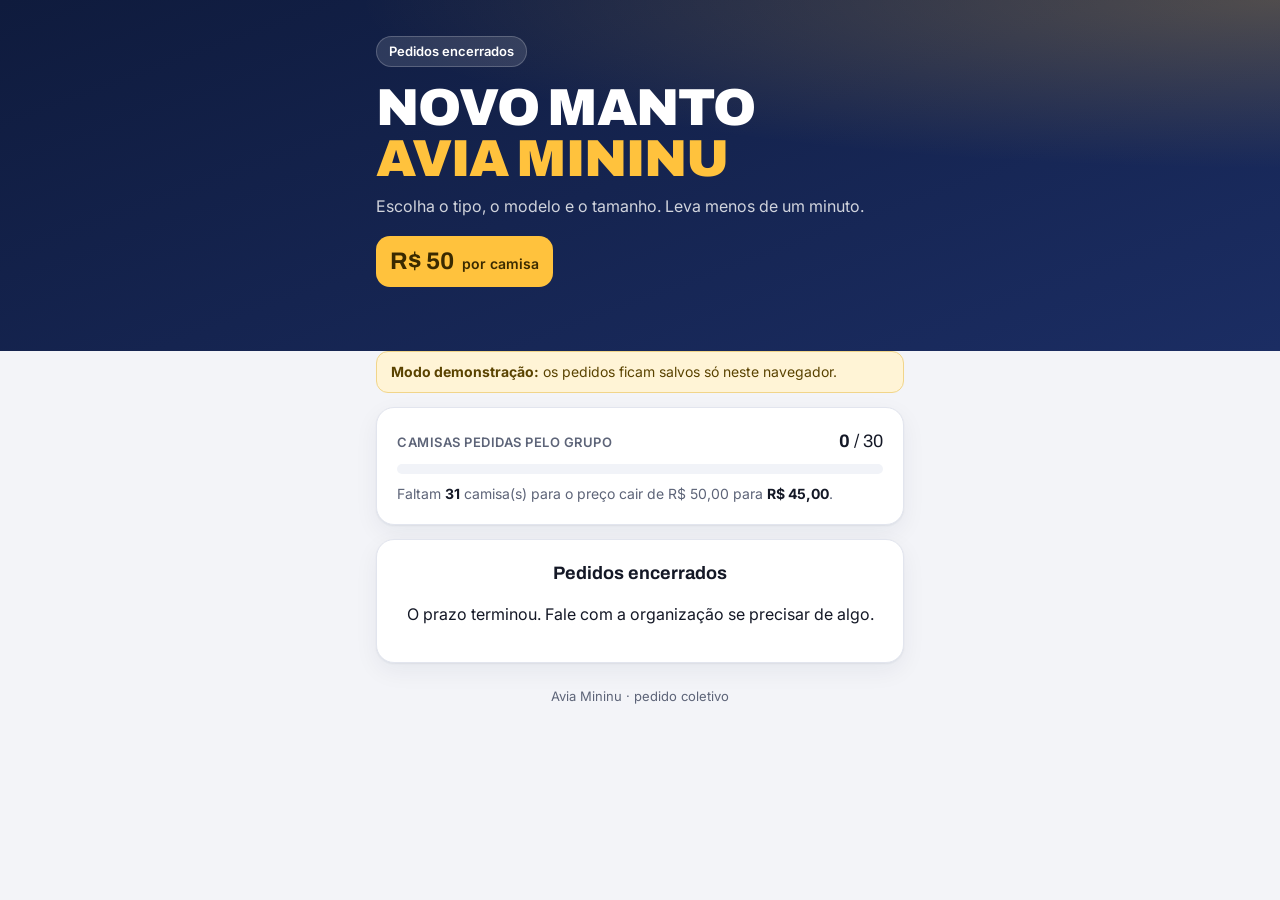
==== index.html @ 24689e02 "Site de pedido de camisas Avia Mininu com integração ao Google Sheets Página única mobile-first para" ====
<!doctype html>
<html lang="pt-BR">
<head>
  <meta charset="utf-8" />
  <meta name="viewport" content="width=device-width, initial-scale=1, viewport-fit=cover" />
  <title>Novo Manto Avia Mininu</title>
  <meta name="description" content="Faça seu pedido do novo manto Avia Mininu." />
  <meta name="theme-color" content="#0f1b3d" />
  <link rel="icon" href="data:image/svg+xml,%3Csvg xmlns='http://www.w3.org/2000/svg' viewBox='0 0 64 64'%3E%3Cpath fill='%23ffc23d' d='M22 8 12 12 4 24l8 6 4-4v30h32V26l4 4 8-6-8-12-10-4c-2 4-6 6-10 6s-8-2-10-6z'/%3E%3C/svg%3E" />
  <link rel="preconnect" href="https://fonts.googleapis.com" />
  <link rel="preconnect" href="https://fonts.gstatic.com" crossorigin />
  <link href="https://fonts.googleapis.com/css2?family=Archivo:wght@500;700;900&family=Inter:wght@400;500;600;700&display=swap" rel="stylesheet" />
  <link rel="stylesheet" href="styles.css" />
</head>
<body>
  <header class="hero">
    <div class="wrap">
      <span class="badge" id="prazo-badge">Pedidos abertos</span>
      <h1 id="titulo">Novo Manto<br /><span>Avia Mininu</span></h1>
      <p class="hero-sub">Escolha o tipo, o modelo e o tamanho. Leva menos de um minuto.</p>
      <div class="price-pill">
        <strong id="preco-atual">R$ 50</strong>
        <span>por camisa</span>
      </div>
    </div>
  </header>

  <main class="wrap">
    <div class="demo-banner" id="demo-banner" hidden>
      <strong>Modo demonstração:</strong> os pedidos ficam salvos só neste navegador.
    </div>

    <!-- Progresso do desconto -->
    <section class="card progress-card" aria-live="polite">
      <div class="progress-head">
        <span class="label">Camisas pedidas pelo grupo</span>
        <span class="count"><b id="total-grupo">0</b> / <span id="meta">30</span></span>
      </div>
      <div class="bar"><div class="bar-fill" id="bar-fill"></div></div>
      <p class="progress-msg" id="progress-msg">Carregando…</p>
    </section>

    <!-- Pedido fechado -->
    <section class="card closed" id="closed" hidden>
      <h2>Pedidos encerrados</h2>
      <p>O prazo terminou. Fale com a organização se precisar de algo.</p>
    </section>

    <form id="form" novalidate>
      <!-- Montar item -->
      <section class="card">
        <h2><span class="step">1</span> Tipo</h2>
        <div class="tipo-grid" id="tipos" role="radiogroup" aria-label="Tipo de camisa"></div>

        <h2><span class="step">2</span> Modelo</h2>
        <div class="segmented" id="modelos" role="radiogroup" aria-label="Modelo"></div>

        <h2><span class="step">3</span> Tamanho</h2>
        <div class="chips" id="tamanhos" role="radiogroup" aria-label="Tamanho"></div>

        <div class="add-row">
          <div class="stepper" aria-label="Quantidade">
            <button type="button" id="qtd-menos" aria-label="Diminuir">−</button>
            <output id="qtd">1</output>
            <button type="button" id="qtd-mais" aria-label="Aumentar">+</button>
          </div>
          <button type="button" class="btn btn-secondary" id="add">Adicionar ao pedido</button>
        </div>
        <p class="hint" id="add-hint"></p>
      </section>

      <!-- Carrinho -->
      <section class="card" id="carrinho-card">
        <h2><span class="step">4</span> Seu pedido</h2>
        <ul class="cart" id="cart"></ul>
        <p class="empty" id="cart-empty">Nenhuma camisa adicionada ainda.</p>
        <div class="cart-total" id="cart-total" hidden>
          <span><b id="total-qtd">0</b> camisa(s)</span>
          <strong id="total-valor">R$ 0,00</strong>
        </div>
      </section>

      <!-- Dados -->
      <section class="card">
        <h2><span class="step">5</span> Seus dados</h2>
        <label class="field">
          <span>Nome</span>
          <input id="nome" name="nome" autocomplete="name" placeholder="Seu nome completo" required maxlength="80" />
        </label>
        <label class="field">
          <span>Telefone</span>
          <input id="telefone" name="telefone" type="tel" inputmode="tel" autocomplete="tel" placeholder="(83) 99999-9999" required maxlength="16" />
        </label>
        <!-- campo anti-spam, invisível para pessoas -->
        <input type="text" name="site" id="site" tabindex="-1" autocomplete="off" class="hp" aria-hidden="true" />
        <p class="error" id="erro" role="alert" hidden></p>
        <button type="submit" class="btn btn-primary" id="enviar">Enviar pedido</button>
        <p class="hint center" id="prazo-texto"></p>
      </section>
    </form>

    <!-- Sucesso -->
    <section class="card success" id="sucesso" hidden>
      <div class="check" aria-hidden="true">
        <svg viewBox="0 0 24 24"><path d="M5 12.5 10 17.5 19 7" /></svg>
      </div>
      <h2>Pedido recebido!</h2>
      <p class="muted" id="sucesso-id"></p>
      <ul class="cart readonly" id="sucesso-itens"></ul>
      <div class="cart-total">
        <span id="sucesso-qtd"></span>
        <strong id="sucesso-valor"></strong>
      </div>

      <div class="pix">
        <span class="label">Pague via Pix</span>
        <div class="pix-key pending" id="pix-key">Chave Pix será informada em breve</div>
        <span class="muted small" id="pix-nome"></span>
        <button type="button" class="btn btn-secondary" id="copiar-pix" hidden>Copiar chave Pix</button>
      </div>
      <p class="hint" id="aviso-desconto"></p>

      <a class="btn btn-whats" id="whats" target="_blank" rel="noopener" hidden>Enviar comprovante no WhatsApp</a>
      <button type="button" class="btn btn-ghost" id="novo">Fazer outro pedido</button>
    </section>
  </main>

  <footer class="wrap footer">Avia Mininu · pedido coletivo</footer>

  <div class="toast" id="toast" role="status" aria-live="polite"></div>

  <script src="config.js"></script>
  <script src="app.js"></script>
</body>
</html>
---- styles.css ----
:root {
  --navy: #0f1b3d;
  --navy-2: #1b2d63;
  --yellow: #ffc23d;
  --yellow-ink: #3a2a00;
  --bg: #f3f4f8;
  --card: #ffffff;
  --ink: #141826;
  --muted: #5d6478;
  --line: #e2e5ee;
  --chip: #f1f3f8;
  --accent: #2348c9;
  --accent-soft: #e6ecff;
  --danger: #c62f3b;
  --ok: #1a9b5c;
  --radius: 18px;
  --shadow: 0 1px 2px rgba(15, 27, 61, .06), 0 8px 24px rgba(15, 27, 61, .06);
}
@media (prefers-color-scheme: dark) {
  :root {
    --bg: #0b1020;
    --card: #141a2e;
    --ink: #eef0f7;
    --muted: #9aa2b8;
    --line: #262e48;
    --chip: #1c2340;
    --accent: #7d9bff;
    --accent-soft: #1e2a55;
    --shadow: 0 1px 2px rgba(0, 0, 0, .3);
  }
}

* { box-sizing: border-box; }
html { -webkit-text-size-adjust: 100%; }
body {
  margin: 0;
  font-family: Inter, system-ui, -apple-system, "Segoe UI", Roboto, sans-serif;
  background: var(--bg);
  color: var(--ink);
  line-height: 1.45;
}
.wrap { max-width: 560px; margin: 0 auto; padding: 0 16px; }
[hidden] { display: none !important; }

/* ---------- Hero ---------- */
.hero {
  background:
    radial-gradient(120% 80% at 100% 0%, rgba(255, 194, 61, .25), transparent 60%),
    linear-gradient(160deg, var(--navy) 0%, var(--navy-2) 100%);
  color: #fff;
  padding: 36px 0 64px;
}
.badge {
  display: inline-block;
  background: rgba(255, 255, 255, .12);
  border: 1px solid rgba(255, 255, 255, .2);
  border-radius: 999px;
  padding: 5px 12px;
  font-size: 13px;
  font-weight: 600;
}
.hero h1 {
  font-family: Archivo, Inter, sans-serif;
  font-weight: 900;
  font-size: clamp(36px, 11vw, 52px);
  line-height: .98;
  letter-spacing: -.02em;
  margin: 16px 0 10px;
  text-transform: uppercase;
}
.hero h1 span { color: var(--yellow); }
.hero-sub { margin: 0 0 18px; color: rgba(255, 255, 255, .8); }
.price-pill {
  display: inline-flex;
  align-items: baseline;
  gap: 8px;
  background: var(--yellow);
  color: var(--yellow-ink);
  border-radius: 14px;
  padding: 8px 14px;
}
.price-pill strong { font-family: Archivo, sans-serif; font-size: 24px; }
.price-pill span { font-weight: 600; font-size: 14px; }

main { margin-top: -40px; }

/* ---------- Cards ---------- */
.card {
  background: var(--card);
  border-radius: var(--radius);
  box-shadow: var(--shadow);
  padding: 20px;
  margin-bottom: 14px;
  border: 1px solid var(--line);
}
.card h2 {
  font-family: Archivo, Inter, sans-serif;
  font-size: 18px;
  margin: 22px 0 12px;
  display: flex;
  align-items: center;
  gap: 10px;
}
.card h2:first-child { margin-top: 0; }
.step {
  display: inline-grid;
  place-items: center;
  width: 26px; height: 26px;
  border-radius: 50%;
  background: var(--navy);
  color: var(--yellow);
  font-size: 13px;
  font-weight: 800;
}
@media (prefers-color-scheme: dark) { .step { background: var(--yellow); color: var(--navy); } }

.demo-banner {
  background: #fff4d6;
  color: #5a4300;
  border: 1px solid #f1d58a;
  border-radius: 12px;
  padding: 10px 14px;
  font-size: 14px;
  margin-bottom: 14px;
  position: relative;
}

/* ---------- Progress ---------- */
.progress-head { display: flex; justify-content: space-between; align-items: baseline; gap: 12px; }
.label { font-size: 13px; font-weight: 600; color: var(--muted); text-transform: uppercase; letter-spacing: .04em; }
.count { font-family: Archivo, sans-serif; font-size: 18px; white-space: nowrap; }
.bar { height: 10px; background: var(--chip); border-radius: 999px; margin: 10px 0; overflow: hidden; }
.bar-fill {
  height: 100%; width: 0;
  background: linear-gradient(90deg, var(--accent), var(--yellow));
  border-radius: inherit;
  transition: width .6s ease;
}
.progress-msg { margin: 0; font-size: 14px; color: var(--muted); }
.progress-msg b { color: var(--ink); }

/* ---------- Tipo ---------- */
.tipo-grid { display: grid; grid-template-columns: 1fr 1fr; gap: 10px; }
.tipo {
  border: 2px solid var(--line);
  background: var(--card);
  color: var(--ink);
  border-radius: 14px;
  padding: 14px 10px;
  text-align: center;
  cursor: pointer;
  font: inherit;
  transition: border-color .15s, background .15s, transform .1s;
}
.tipo svg { width: 56px; height: 56px; display: block; margin: 0 auto 6px; }
.tipo svg path { fill: var(--chip); stroke: var(--muted); stroke-width: 2; stroke-linejoin: round; }
.tipo strong { display: block; font-size: 15px; }
.tipo small { color: var(--muted); font-size: 13px; }
.tipo[aria-checked="true"] { border-color: var(--accent); background: var(--accent-soft); }
.tipo[aria-checked="true"] svg path { fill: var(--yellow); stroke: var(--navy); }
.tipo:active { transform: scale(.98); }

/* ---------- Segmented ---------- */
.segmented { display: grid; grid-template-columns: repeat(3, 1fr); background: var(--chip); border-radius: 12px; padding: 4px; gap: 4px; }
.segmented button {
  border: 0; background: transparent; color: var(--ink);
  font: inherit; font-weight: 600; font-size: 14px;
  padding: 10px 4px; border-radius: 9px; cursor: pointer;
}
.segmented button[aria-checked="true"] { background: var(--card); box-shadow: 0 1px 3px rgba(0, 0, 0, .12); color: var(--accent); }

/* ---------- Chips ---------- */
.chips { display: flex; flex-wrap: wrap; gap: 8px; }
.chips button {
  border: 2px solid var(--line); background: var(--card); color: var(--ink);
  font: inherit; font-weight: 600; font-size: 15px;
  min-width: 52px; padding: 9px 14px; border-radius: 12px; cursor: pointer;
}
.chips button[aria-checked="true"] { border-color: var(--accent); background: var(--accent); color: #fff; }

/* ---------- Add row ---------- */
.add-row { display: flex; gap: 10px; margin-top: 20px; }
.stepper { display: flex; align-items: center; border: 2px solid var(--line); border-radius: 12px; overflow: hidden; }
.stepper button { width: 40px; height: 48px; border: 0; background: transparent; color: var(--ink); font-size: 22px; cursor: pointer; }
.stepper output { min-width: 26px; text-align: center; font-weight: 700; font-size: 17px; }
.add-row .btn { flex: 1; margin: 0; }

/* ---------- Buttons ---------- */
.btn {
  display: block; width: 100%;
  border: 0; border-radius: 14px;
  font: inherit; font-weight: 700; font-size: 16px;
  padding: 15px 18px; cursor: pointer; text-align: center; text-decoration: none;
  margin-top: 12px;
  transition: filter .15s, transform .1s;
}
.btn:active { transform: scale(.985); }
.btn:disabled { opacity: .55; cursor: not-allowed; }
.btn-primary { background: var(--navy); color: #fff; }
@media (prefers-color-scheme: dark) { .btn-primary { background: var(--yellow); color: var(--navy); } }
.btn-secondary { background: var(--accent-soft); color: var(--accent); }
.btn-whats { background: #1faa59; color: #fff; }
.btn-ghost { background: transparent; color: var(--muted); }

/* ---------- Cart ---------- */
.cart { list-style: none; margin: 0; padding: 0; }
.cart li {
  display: flex; align-items: center; gap: 12px;
  padding: 12px 0; border-bottom: 1px solid var(--line);
}
.cart li:last-child { border-bottom: 0; }
.cart .qty {
  display: grid; place-items: center;
  min-width: 34px; height: 34px; border-radius: 10px;
  background: var(--yellow); color: var(--yellow-ink); font-weight: 800;
}
.cart .desc { flex: 1; min-width: 0; }
.cart .desc strong { display: block; font-size: 15px; }
.cart .desc span { color: var(--muted); font-size: 13px; }
.cart .rm {
  border: 0; background: transparent; color: var(--muted);
  width: 36px; height: 36px; border-radius: 10px; cursor: pointer; font-size: 20px;
}
.cart .rm:hover { background: var(--chip); color: var(--danger); }
.cart-total {
  display: flex; justify-content: space-between; align-items: center;
  border-top: 2px dashed var(--line); margin-top: 6px; padding-top: 14px;
}
.cart-total strong { font-family: Archivo, sans-serif; font-size: 22px; }
.empty { color: var(--muted); font-size: 14px; margin: 0; }

/* ---------- Fields ---------- */
.field { display: block; margin-bottom: 14px; }
.field span { display: block; font-weight: 600; font-size: 14px; margin-bottom: 6px; }
.field input {
  width: 100%; font: inherit; font-size: 16px;
  padding: 13px 14px; border-radius: 12px;
  border: 2px solid var(--line); background: var(--card); color: var(--ink);
  outline: none;
}
.field input:focus { border-color: var(--accent); }
.field input.invalid { border-color: var(--danger); }
.hp { position: absolute; left: -9999px; width: 1px; height: 1px; opacity: 0; }

.error { color: var(--danger); font-weight: 600; font-size: 14px; margin: 0 0 4px; }
.hint { color: var(--muted); font-size: 13px; margin: 10px 0 0; }
.hint:empty { display: none; }
.center { text-align: center; }
.muted { color: var(--muted); }
.small { font-size: 13px; }

/* ---------- Success ---------- */
.success { text-align: center; }
.success .cart { text-align: left; margin-top: 12px; }
.check {
  width: 64px; height: 64px; border-radius: 50%;
  background: var(--ok); margin: 4px auto 12px;
  display: grid; place-items: center;
  animation: pop .4s ease;
}
.check svg { width: 34px; height: 34px; fill: none; stroke: #fff; stroke-width: 3; stroke-linecap: round; stroke-linejoin: round; }
.success h2 { justify-content: center; font-size: 24px; margin: 0 0 4px; }
@keyframes pop { from { transform: scale(.4); opacity: 0; } to { transform: scale(1); opacity: 1; } }
.pix {
  margin-top: 18px; padding: 16px;
  border-radius: 14px; background: var(--chip);
  display: grid; gap: 6px;
}
.pix-key { font-family: ui-monospace, Menlo, monospace; font-size: 16px; font-weight: 700; word-break: break-all; }
.pix-key.pending { font-family: inherit; font-weight: 600; font-size: 15px; color: var(--muted); }
.pix .btn { margin-top: 6px; }

.closed { text-align: center; }
.closed h2 { justify-content: center; }

.footer { text-align: center; color: var(--muted); font-size: 13px; padding: 10px 16px 40px; }

/* ---------- Toast ---------- */
.toast {
  position: fixed; left: 50%; bottom: 24px;
  transform: translate(-50%, 20px);
  background: var(--navy); color: #fff;
  padding: 11px 18px; border-radius: 12px;
  font-weight: 600; font-size: 14px;
  opacity: 0; pointer-events: none;
  transition: opacity .2s, transform .2s;
  max-width: calc(100% - 32px);
}
.toast.show { opacity: 1; transform: translate(-50%, 0); }

@media (prefers-reduced-motion: reduce) {
  * { transition: none !important; animation: none !important; }
}
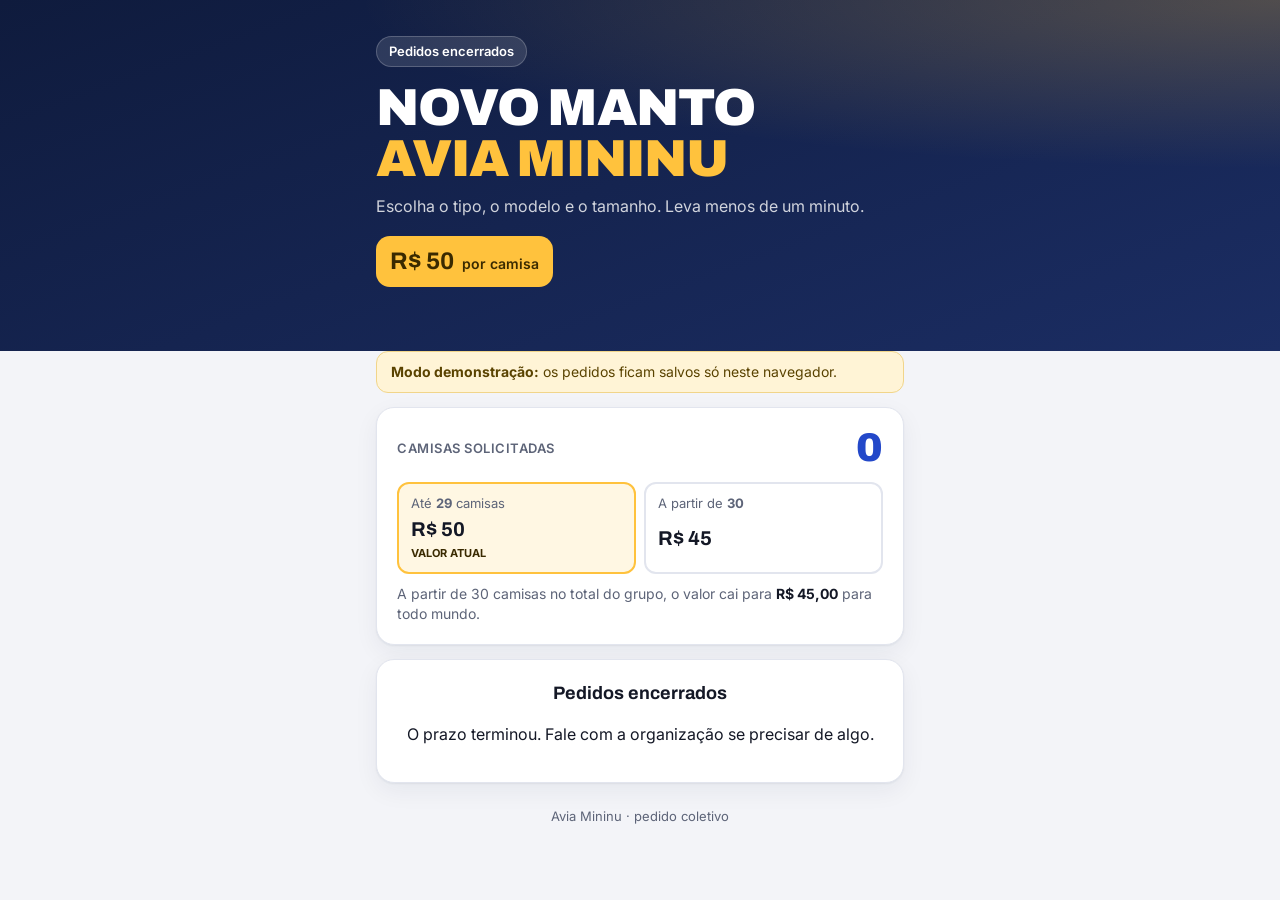
==== commit e34bffa7: "Contador de camisas solicitadas e desconto a partir de 30 Troca a barra de progresso até 30 por um c" ====
--- a/index.html
+++ b/index.html
@@ -30,13 +30,16 @@
       <strong>Modo demonstração:</strong> os pedidos ficam salvos só neste navegador.
     </div>
 
-    <!-- Progresso do desconto -->
-    <section class="card progress-card" aria-live="polite">
-      <div class="progress-head">
-        <span class="label">Camisas pedidas pelo grupo</span>
-        <span class="count"><b id="total-grupo">0</b> / <span id="meta">30</span></span>
+    <!-- Contador de camisas -->
+    <section class="card counter-card" aria-live="polite">
+      <div class="counter">
+        <span class="label">Camisas solicitadas</span>
+        <b class="counter-num" id="total-grupo">0</b>
       </div>
-      <div class="bar"><div class="bar-fill" id="bar-fill"></div></div>
+      <div class="tiers">
+        <div class="tier" id="tier-normal"><span>Até <b class="meta">29</b> camisas</span><strong id="preco-normal">R$ 50</strong></div>
+        <div class="tier" id="tier-desconto"><span>A partir de <b class="meta-desc">30</b></span><strong id="preco-desconto">R$ 45</strong></div>
+      </div>
       <p class="progress-msg" id="progress-msg">Carregando…</p>
     </section>
 
--- a/styles.css
+++ b/styles.css
@@ -126,16 +126,18 @@
 }
 
 /* ---------- Progress ---------- */
-.progress-head { display: flex; justify-content: space-between; align-items: baseline; gap: 12px; }
+.counter { display: flex; justify-content: space-between; align-items: center; gap: 12px; }
 .label { font-size: 13px; font-weight: 600; color: var(--muted); text-transform: uppercase; letter-spacing: .04em; }
-.count { font-family: Archivo, sans-serif; font-size: 18px; white-space: nowrap; }
-.bar { height: 10px; background: var(--chip); border-radius: 999px; margin: 10px 0; overflow: hidden; }
-.bar-fill {
-  height: 100%; width: 0;
-  background: linear-gradient(90deg, var(--accent), var(--yellow));
-  border-radius: inherit;
-  transition: width .6s ease;
-}
+.counter-num { font-family: Archivo, sans-serif; font-size: 40px; line-height: 1; font-weight: 900; color: var(--accent); }
+.tiers { display: grid; grid-template-columns: 1fr 1fr; gap: 8px; margin: 14px 0 10px; }
+.tier {
+  border: 2px solid var(--line); border-radius: 12px; padding: 10px 12px;
+  display: grid; gap: 2px; font-size: 13px; color: var(--muted);
+}
+.tier strong { font-family: Archivo, sans-serif; font-size: 20px; color: var(--ink); }
+.tier.active { border-color: var(--yellow); background: rgba(255, 194, 61, .14); }
+.tier.active::after { content: "Valor atual"; font-size: 11px; font-weight: 700; text-transform: uppercase; color: var(--yellow-ink); }
+@media (prefers-color-scheme: dark) { .tier.active::after { color: var(--yellow); } }
 .progress-msg { margin: 0; font-size: 14px; color: var(--muted); }
 .progress-msg b { color: var(--ink); }
 
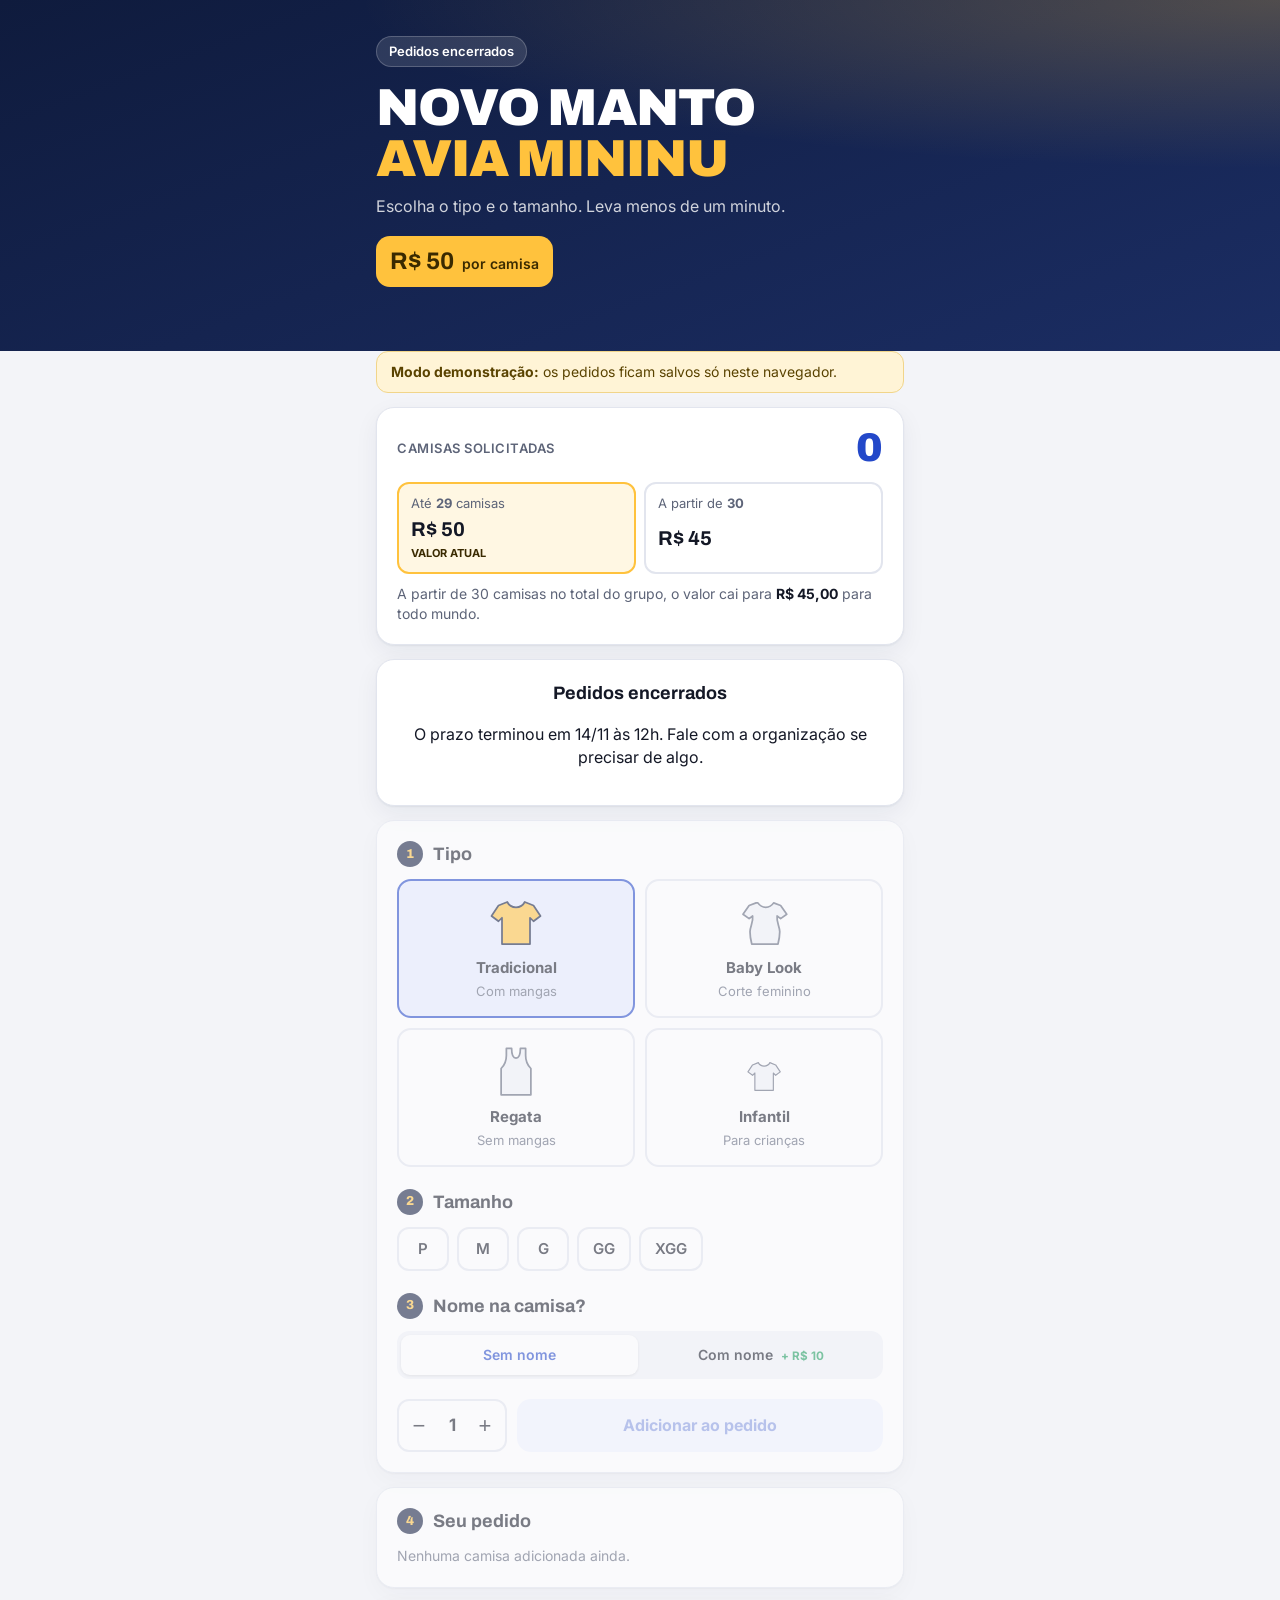
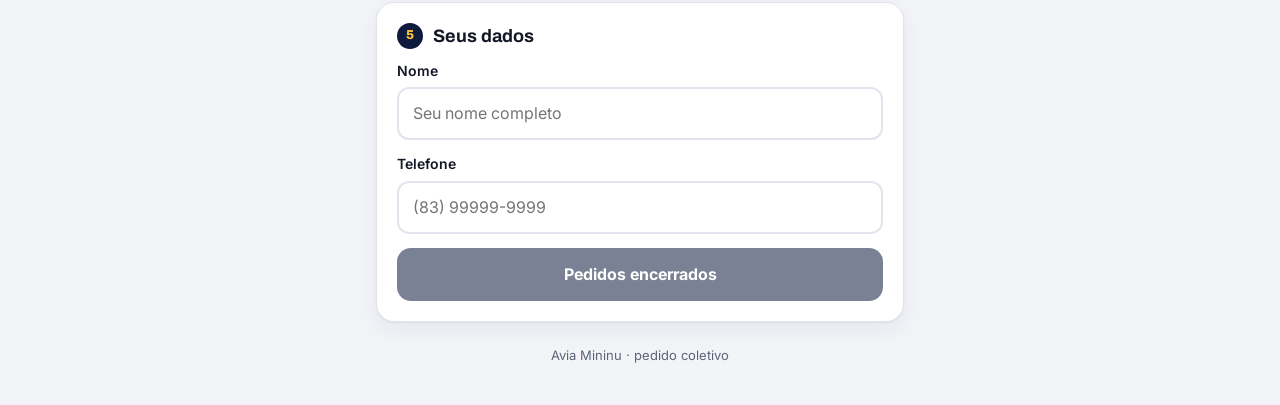
==== commit b2b47f1c: "Prazo 14/11 ao meio-dia e quatro tipos de camisa - Tipos passam a ser Tradicional, Baby Look, Regata" ====
--- a/index.html
+++ b/index.html
@@ -17,7 +17,7 @@
     <div class="wrap">
       <span class="badge" id="prazo-badge">Pedidos abertos</span>
       <h1 id="titulo">Novo Manto<br /><span>Avia Mininu</span></h1>
-      <p class="hero-sub">Escolha o tipo, o modelo e o tamanho. Leva menos de um minuto.</p>
+      <p class="hero-sub">Escolha o tipo e o tamanho. Leva menos de um minuto.</p>
       <div class="price-pill">
         <strong id="preco-atual">R$ 50</strong>
         <span>por camisa</span>
@@ -46,7 +46,7 @@
     <!-- Pedido fechado -->
     <section class="card closed" id="closed" hidden>
       <h2>Pedidos encerrados</h2>
-      <p>O prazo terminou. Fale com a organização se precisar de algo.</p>
+      <p id="closed-text">O prazo terminou. Fale com a organização se precisar de algo.</p>
     </section>
 
     <form id="form" novalidate>
@@ -55,11 +55,19 @@
         <h2><span class="step">1</span> Tipo</h2>
         <div class="tipo-grid" id="tipos" role="radiogroup" aria-label="Tipo de camisa"></div>
 
-        <h2><span class="step">2</span> Modelo</h2>
-        <div class="segmented" id="modelos" role="radiogroup" aria-label="Modelo"></div>
+        <h2><span class="step">2</span> Tamanho</h2>
+        <div class="chips" id="tamanhos" role="radiogroup" aria-label="Tamanho"></div>
 
-        <h2><span class="step">3</span> Tamanho</h2>
-        <div class="chips" id="tamanhos" role="radiogroup" aria-label="Tamanho"></div>
+        <h2><span class="step">3</span> Nome na camisa?</h2>
+        <div class="segmented two" id="personalizar" role="radiogroup" aria-label="Nome na camisa">
+          <button type="button" role="radio" aria-checked="true" data-v="nao">Sem nome</button>
+          <button type="button" role="radio" aria-checked="false" data-v="sim">Com nome <small id="preco-nome-label">+ R$ 10</small></button>
+        </div>
+        <label class="field nome-camisa" id="nome-camisa-wrap" hidden>
+          <span>Nome que vai na camisa</span>
+          <input id="nome-camisa" maxlength="15" autocomplete="off" autocapitalize="characters" placeholder="Ex.: JOÃO" />
+          <small class="muted">Até 15 letras. Para nomes diferentes, adicione uma camisa de cada vez.</small>
+        </label>
 
         <div class="add-row">
           <div class="stepper" aria-label="Quantidade">
@@ -116,7 +124,7 @@
       </div>
 
       <div class="pix">
-        <span class="label">Pague via Pix</span>
+        <span class="label">Pague via Pix · chave aleatória</span>
         <div class="pix-key pending" id="pix-key">Chave Pix será informada em breve</div>
         <span class="muted small" id="pix-nome"></span>
         <button type="button" class="btn btn-secondary" id="copiar-pix" hidden>Copiar chave Pix</button>
--- a/styles.css
+++ b/styles.css
@@ -143,6 +143,7 @@
 
 /* ---------- Tipo ---------- */
 .tipo-grid { display: grid; grid-template-columns: 1fr 1fr; gap: 10px; }
+.encerrado .card:not(:last-child) { opacity: .55; pointer-events: none; }
 .tipo {
   border: 2px solid var(--line);
   background: var(--card);
@@ -169,6 +170,14 @@
   font: inherit; font-weight: 600; font-size: 14px;
   padding: 10px 4px; border-radius: 9px; cursor: pointer;
 }
+.segmented.two { grid-template-columns: 1fr 1fr; }
+.segmented small { font-weight: 700; color: var(--ok); margin-left: 4px; }
+.nome-camisa { margin: 12px 0 0; }
+.nome-camisa input { text-transform: uppercase; letter-spacing: .04em; font-weight: 700; }
+.nome-camisa small { display: block; margin-top: 6px; font-size: 13px; }
+.stepper.locked { opacity: .5; }
+.cart .tag { display: inline-block; margin-top: 4px; background: var(--accent-soft); color: var(--accent); font-weight: 700; font-size: 12px; padding: 2px 8px; border-radius: 6px; letter-spacing: .03em; }
+.cart .price { font-weight: 700; font-size: 14px; white-space: nowrap; }
 .segmented button[aria-checked="true"] { background: var(--card); box-shadow: 0 1px 3px rgba(0, 0, 0, .12); color: var(--accent); }
 
 /* ---------- Chips ---------- */
@@ -264,11 +273,11 @@
 .success h2 { justify-content: center; font-size: 24px; margin: 0 0 4px; }
 @keyframes pop { from { transform: scale(.4); opacity: 0; } to { transform: scale(1); opacity: 1; } }
 .pix {
-  margin-top: 18px; padding: 16px;
+  margin-top: 18px; padding: 16px 12px;
   border-radius: 14px; background: var(--chip);
   display: grid; gap: 6px;
 }
-.pix-key { font-family: ui-monospace, Menlo, monospace; font-size: 16px; font-weight: 700; word-break: break-all; }
+.pix-key { font-family: inherit; font-size: clamp(11px, 3.4vw, 16px); letter-spacing: -.015em; font-weight: 700; word-break: break-all; }
 .pix-key.pending { font-family: inherit; font-weight: 600; font-size: 15px; color: var(--muted); }
 .pix .btn { margin-top: 6px; }
 
@@ -293,3 +302,5 @@
 @media (prefers-reduced-motion: reduce) {
   * { transition: none !important; animation: none !important; }
 }
+.success .cart-total { gap: 12px; }
+.success .cart-total span { text-align: left; font-size: 14px; color: var(--muted); }
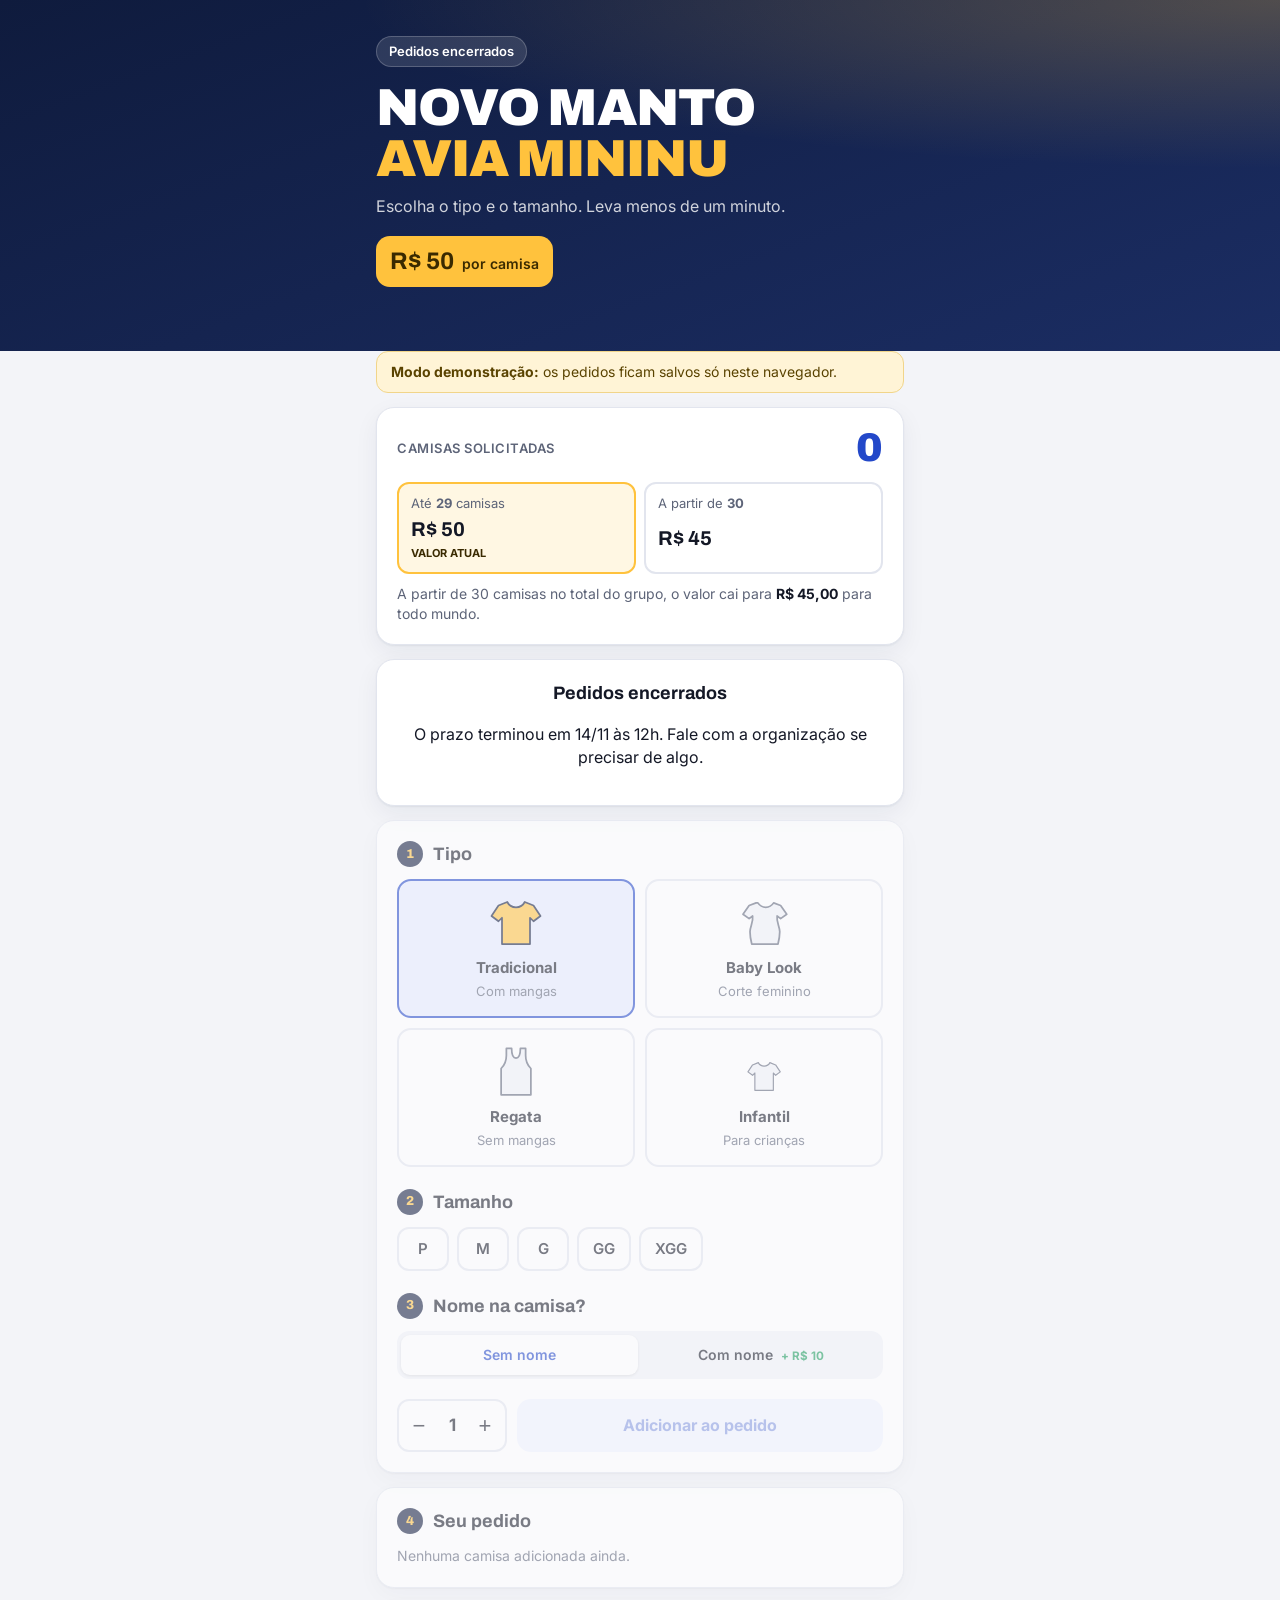
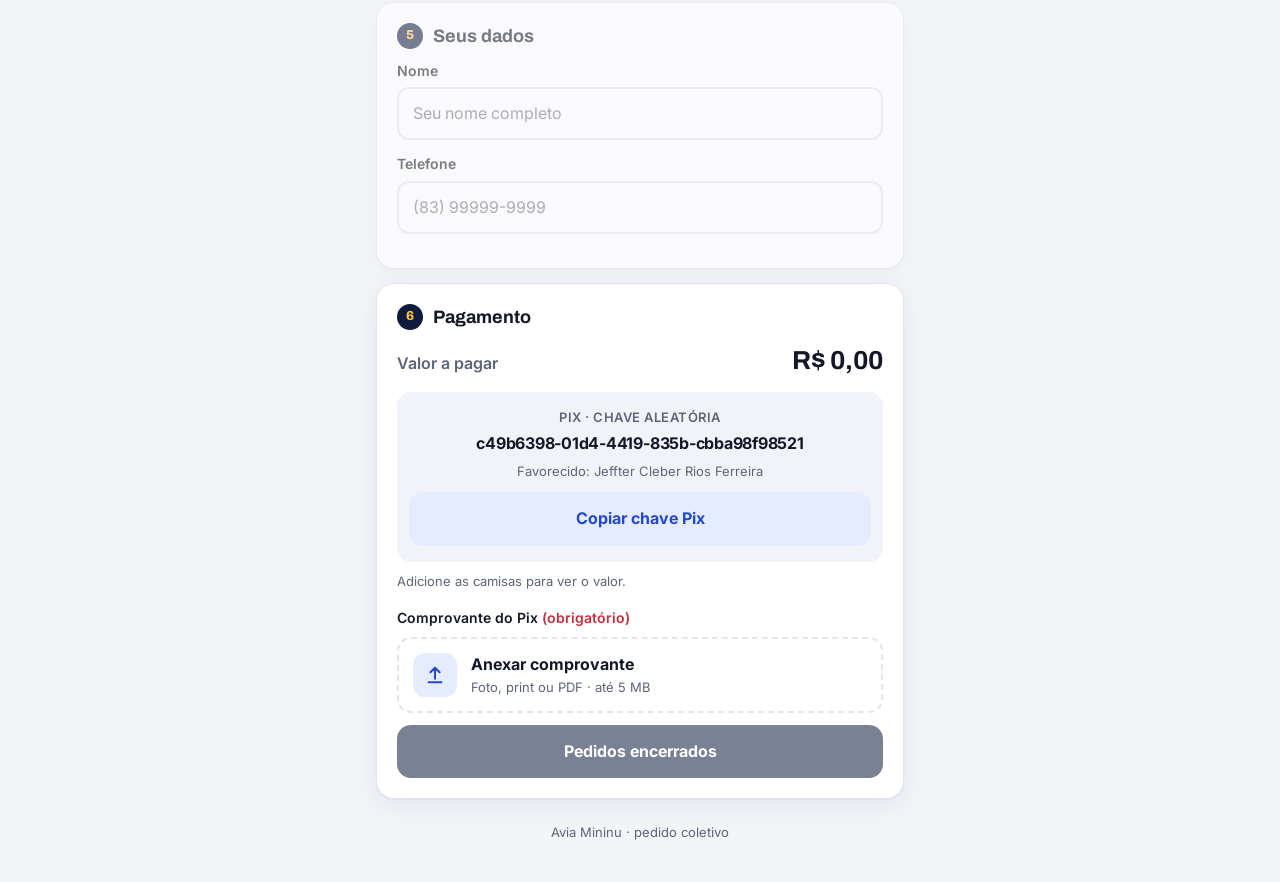
==== commit aee15488: "Comprovante do Pix obrigatório no envio do pedido - Nova etapa Pagamento antes do envio: valor a pag" ====
--- a/index.html
+++ b/index.html
@@ -104,6 +104,37 @@
         </label>
         <!-- campo anti-spam, invisível para pessoas -->
         <input type="text" name="site" id="site" tabindex="-1" autocomplete="off" class="hp" aria-hidden="true" />
+      </section>
+
+      <!-- Pagamento -->
+      <section class="card" id="pagamento-card">
+        <h2><span class="step">6</span> Pagamento</h2>
+        <div class="pagar">
+          <span>Valor a pagar</span>
+          <strong id="pagar-valor">R$ 0,00</strong>
+        </div>
+        <div class="pix">
+          <span class="label">Pix · chave aleatória</span>
+          <div class="pix-key pending" id="pix-key">Chave Pix será informada em breve</div>
+          <span class="muted small" id="pix-nome"></span>
+          <button type="button" class="btn btn-secondary" id="copiar-pix" hidden>Copiar chave Pix</button>
+        </div>
+        <p class="hint" id="aviso-desconto"></p>
+
+        <span class="field-label">Comprovante do Pix <em>(obrigatório)</em></span>
+        <label class="upload" id="upload">
+          <input type="file" id="comprovante" accept="image/*,application/pdf" />
+          <span class="upload-icon" aria-hidden="true">
+            <svg viewBox="0 0 24 24"><path d="M12 16V4m0 0-5 5m5-5 5 5M5 20h14" /></svg>
+          </span>
+          <span class="upload-text"><b>Anexar comprovante</b><small>Foto, print ou PDF · até 5 MB</small></span>
+        </label>
+        <div class="upload-ok" id="upload-ok" hidden>
+          <img id="upload-thumb" alt="" hidden />
+          <span class="upload-file"><b id="upload-nome"></b><small id="upload-info"></small></span>
+          <button type="button" class="rm" id="upload-rm" aria-label="Remover comprovante">×</button>
+        </div>
+
         <p class="error" id="erro" role="alert" hidden></p>
         <button type="submit" class="btn btn-primary" id="enviar">Enviar pedido</button>
         <p class="hint center" id="prazo-texto"></p>
@@ -123,15 +154,10 @@
         <strong id="sucesso-valor"></strong>
       </div>
 
-      <div class="pix">
-        <span class="label">Pague via Pix · chave aleatória</span>
-        <div class="pix-key pending" id="pix-key">Chave Pix será informada em breve</div>
-        <span class="muted small" id="pix-nome"></span>
-        <button type="button" class="btn btn-secondary" id="copiar-pix" hidden>Copiar chave Pix</button>
-      </div>
-      <p class="hint" id="aviso-desconto"></p>
+      <p class="comprovante-ok">✓ Comprovante do Pix recebido</p>
+      <p class="hint" id="sucesso-aviso"></p>
 
-      <a class="btn btn-whats" id="whats" target="_blank" rel="noopener" hidden>Enviar comprovante no WhatsApp</a>
+      <a class="btn btn-whats" id="whats" target="_blank" rel="noopener" hidden>Falar com a organização</a>
       <button type="button" class="btn btn-ghost" id="novo">Fazer outro pedido</button>
     </section>
   </main>
--- a/styles.css
+++ b/styles.css
@@ -304,3 +304,33 @@
 }
 .success .cart-total { gap: 12px; }
 .success .cart-total span { text-align: left; font-size: 14px; color: var(--muted); }
+
+/* ---------- Pagamento ---------- */
+.pagar { display: flex; justify-content: space-between; align-items: baseline; gap: 12px; }
+.pagar span { font-weight: 600; color: var(--muted); }
+.pagar strong { font-family: Archivo, sans-serif; font-size: 26px; }
+#pagamento-card .pix { margin-top: 12px; text-align: center; }
+.field-label { display: block; font-weight: 600; font-size: 14px; margin: 18px 0 8px; }
+.field-label em { font-style: normal; color: var(--danger); font-weight: 600; }
+.upload {
+  display: flex; align-items: center; gap: 14px;
+  border: 2px dashed var(--line); border-radius: 14px; padding: 14px;
+  cursor: pointer; transition: border-color .15s, background .15s;
+}
+.upload:hover, .upload:focus-within { border-color: var(--accent); background: var(--accent-soft); }
+.upload.invalid { border-color: var(--danger); }
+.upload input { position: absolute; width: 1px; height: 1px; opacity: 0; }
+.upload-icon { display: grid; place-items: center; width: 44px; height: 44px; border-radius: 12px; background: var(--accent-soft); flex: none; }
+.upload-icon svg { width: 22px; height: 22px; fill: none; stroke: var(--accent); stroke-width: 2.2; stroke-linecap: round; stroke-linejoin: round; }
+.upload-text, .upload-file { display: grid; gap: 2px; min-width: 0; }
+.upload-text small, .upload-file small { color: var(--muted); font-size: 13px; }
+.upload-file b { overflow: hidden; text-overflow: ellipsis; white-space: nowrap; }
+.upload-ok {
+  display: flex; align-items: center; gap: 12px;
+  border: 2px solid var(--ok); border-radius: 14px; padding: 10px 12px;
+  background: rgba(26, 155, 92, .08);
+}
+.upload-ok img { width: 48px; height: 48px; object-fit: cover; border-radius: 8px; flex: none; }
+.upload-ok .upload-file { flex: 1; }
+.upload-ok .rm { border: 0; background: transparent; color: var(--muted); width: 36px; height: 36px; border-radius: 10px; cursor: pointer; font-size: 20px; }
+.comprovante-ok { margin: 16px 0 0; color: var(--ok); font-weight: 700; }
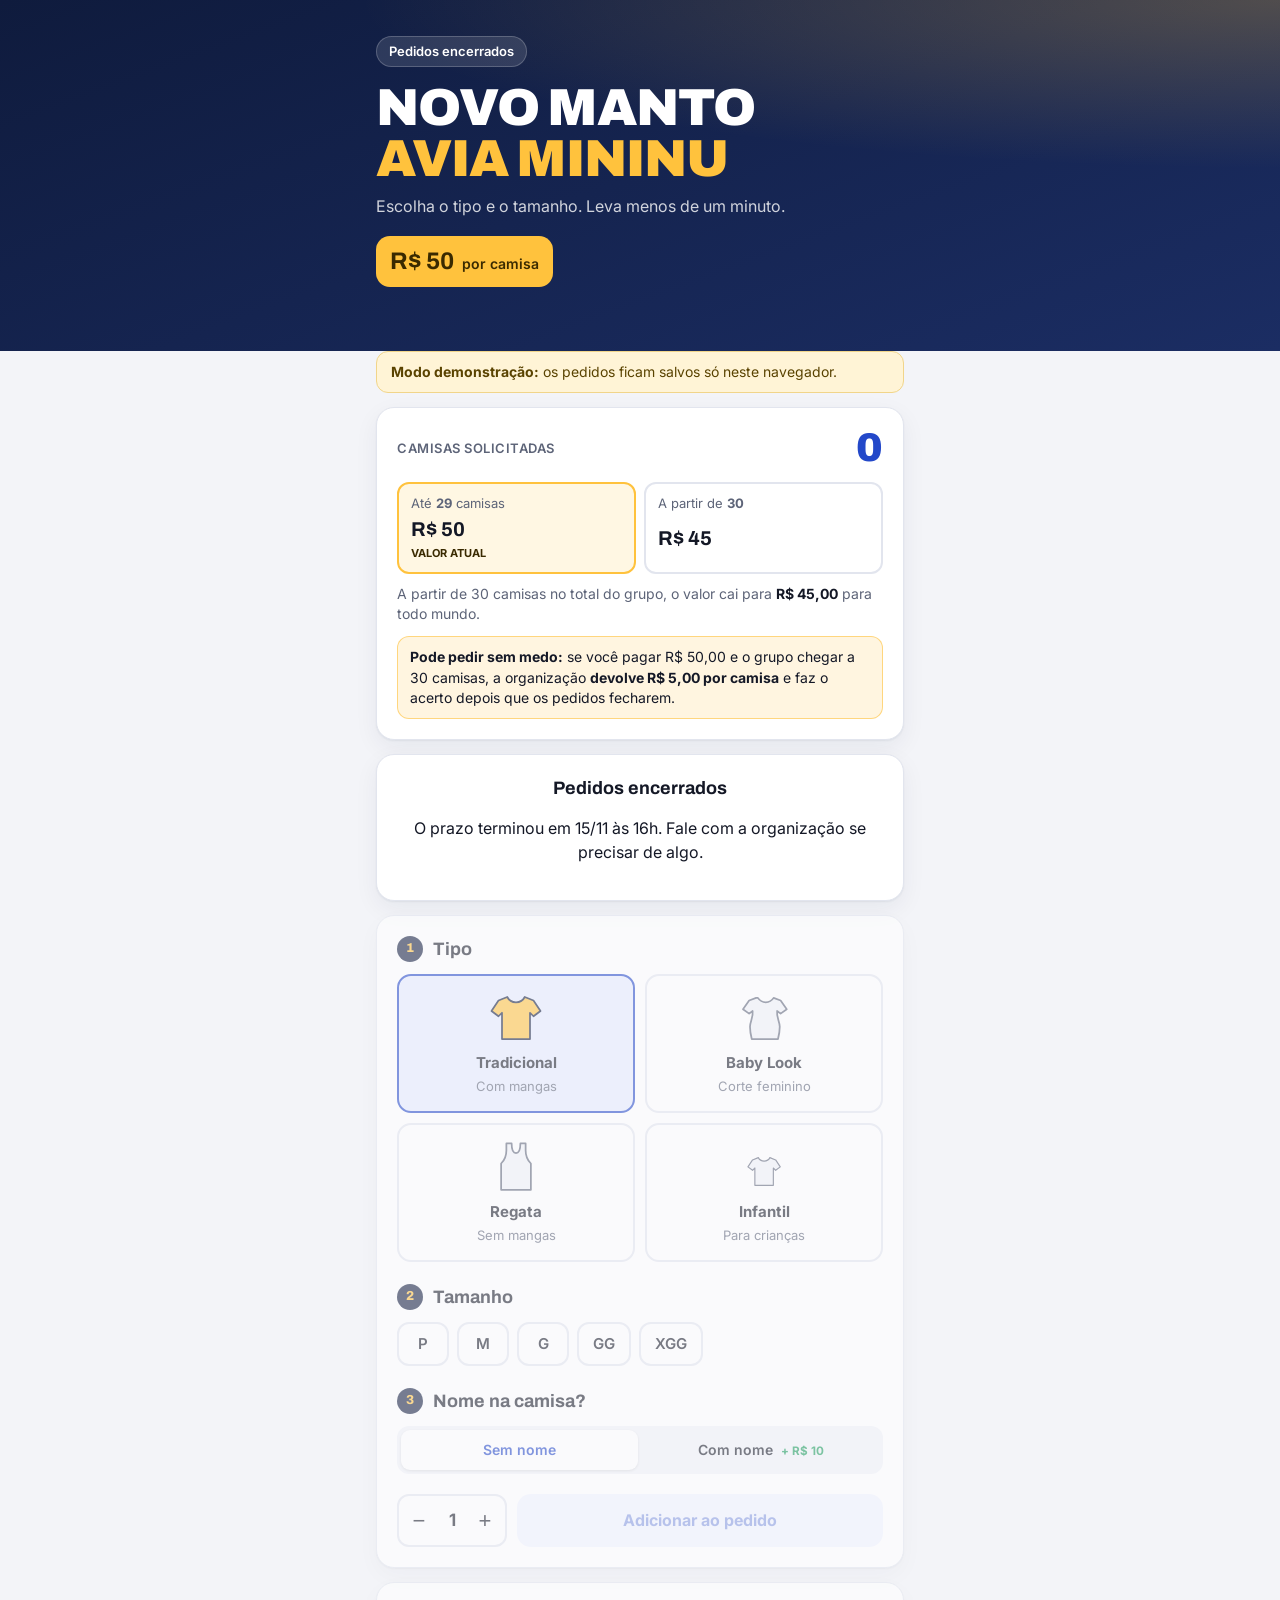
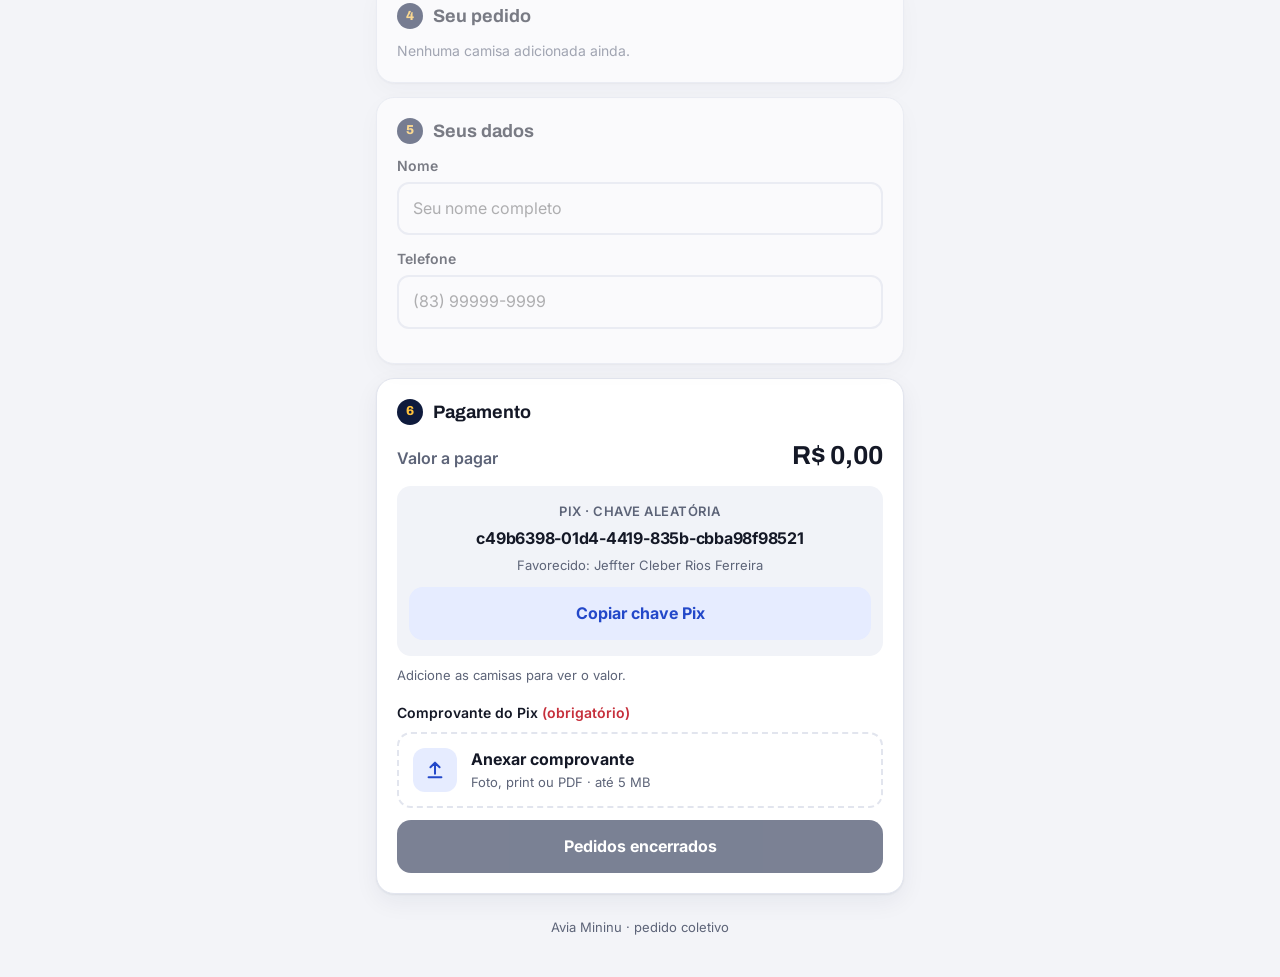
==== commit ae8769d9: "Aviso de devolução da diferença já na página inicial Destaca no card do contador que, se o grupo che" ====
--- a/index.html
+++ b/index.html
@@ -41,6 +41,7 @@
         <div class="tier" id="tier-desconto"><span>A partir de <b class="meta-desc">30</b></span><strong id="preco-desconto">R$ 45</strong></div>
       </div>
       <p class="progress-msg" id="progress-msg">Carregando…</p>
+      <p class="aviso-devolucao" id="aviso-devolucao" hidden></p>
     </section>
 
     <!-- Pedido fechado -->
--- a/styles.css
+++ b/styles.css
@@ -140,6 +140,11 @@
 @media (prefers-color-scheme: dark) { .tier.active::after { color: var(--yellow); } }
 .progress-msg { margin: 0; font-size: 14px; color: var(--muted); }
 .progress-msg b { color: var(--ink); }
+.aviso-devolucao {
+  margin: 12px 0 0; padding: 10px 12px;
+  background: rgba(255, 194, 61, .16); border: 1px solid rgba(255, 194, 61, .6);
+  border-radius: 12px; font-size: 14px; color: var(--ink);
+}
 
 /* ---------- Tipo ---------- */
 .tipo-grid { display: grid; grid-template-columns: 1fr 1fr; gap: 10px; }
